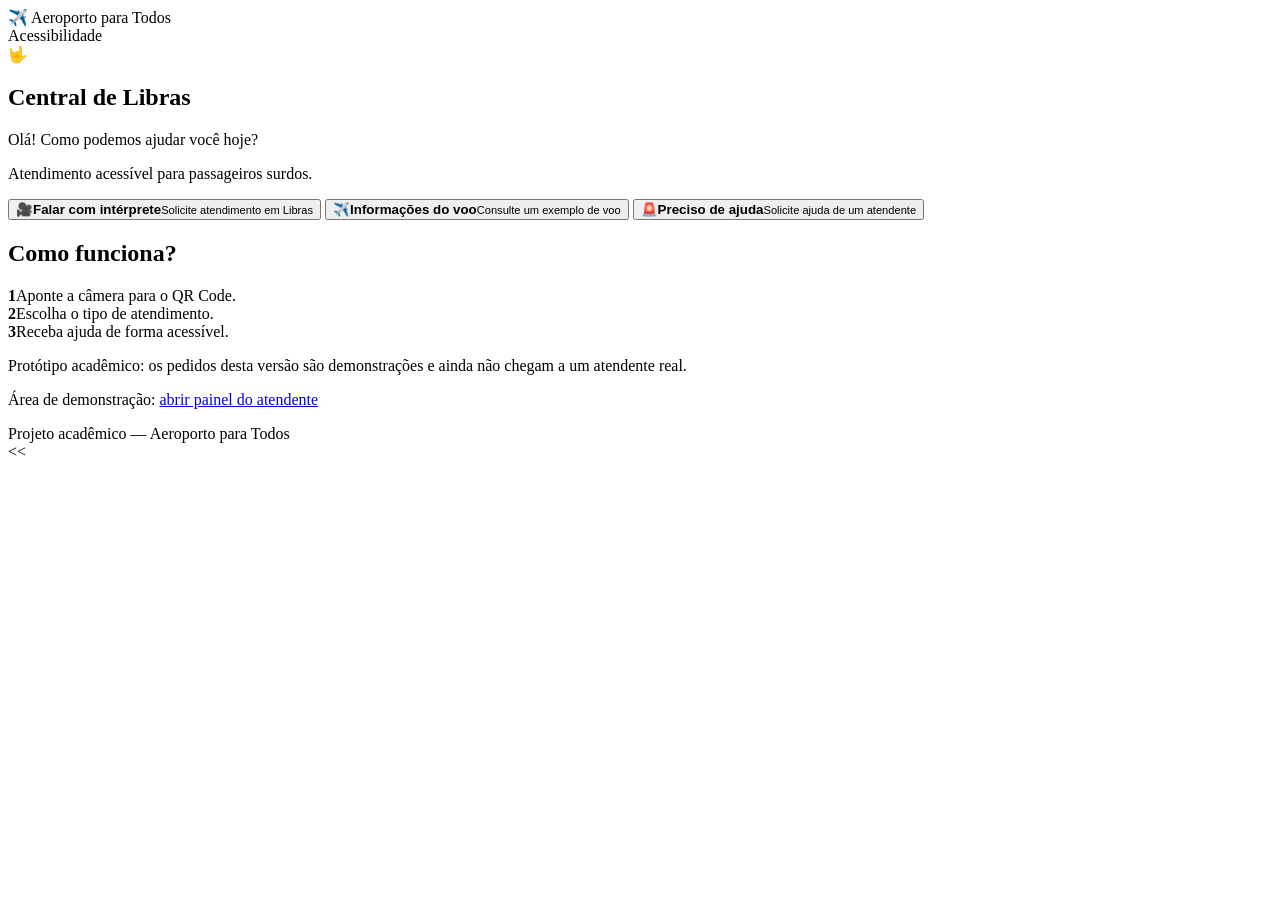
==== index.html @ b84f354f "Add files via upload" ====
<!DOCTYPE html>
<html lang="pt-BR">
<head>
<meta charset="UTF-8"><meta name="viewport" content="width=device-width, initial-scale=1.0">
<title>Aeroporto para Todos | Central de Libras</title><link rel="stylesheet" href="estilo.css">
</head>
<body>
<header class="topo"><div class="marca">✈️ Aeroporto para Todos</div><span class="selo">Acessibilidade</span></header>
<main class="container">
<section class="hero"><div class="icone">🤟</div><h1>Central de Libras</h1><p>Olá! Como podemos ajudar você hoje?</p><p class="subtitulo">Atendimento acessível para passageiros surdos.</p></section>
<section class="botoes">
<button class="card destaque" onclick="abrirAtendimento()"><span class="emoji">🎥</span><span><strong>Falar com intérprete</strong><small>Solicite atendimento em Libras</small></span></button>
<button class="card" onclick="mostrarVoo()"><span class="emoji">✈️</span><span><strong>Informações do voo</strong><small>Consulte um exemplo de voo</small></span></button>
<button class="card emergencia" onclick="abrirAjuda()"><span class="emoji">🚨</span><span><strong>Preciso de ajuda</strong><small>Solicite ajuda de um atendente</small></span></button>
</section>
<section id="mensagem" class="mensagem escondido" aria-live="polite"></section>
<section class="info"><h2>Como funciona?</h2><div class="passos"><div><b>1</b><span>Aponte a câmera para o QR Code.</span></div><div><b>2</b><span>Escolha o tipo de atendimento.</span></div><div><b>3</b><span>Receba ajuda de forma acessível.</span></div></div><p class="aviso">Protótipo acadêmico: os pedidos desta versão são demonstrações e ainda não chegam a um atendente real.</p></section>
<p class="atalho">Área de demonstração: <a href="atendente.html">abrir painel do atendente</a></p>
</main><footer>Projeto acadêmico — Aeroporto para Todos</footer><<<script type="module" src="script.js"></script>
</body></html>
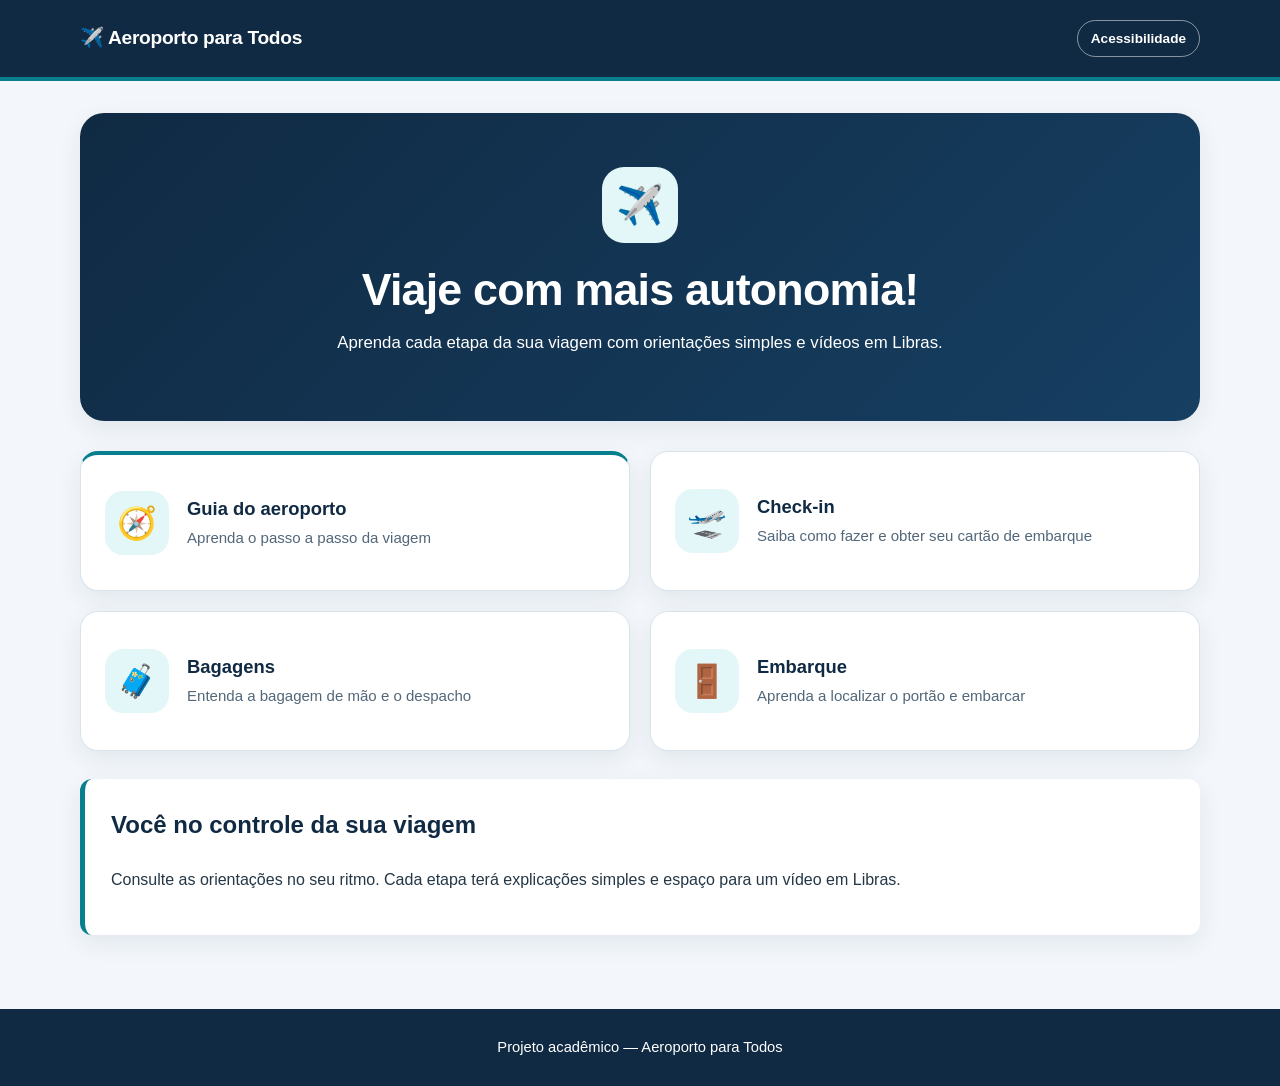
==== commit 8844e82d: "Add files via upload" ====
--- a/index.html
+++ b/index.html
@@ -1,20 +1,70 @@
+
 <!DOCTYPE html>
 <html lang="pt-BR">
 <head>
-<meta charset="UTF-8"><meta name="viewport" content="width=device-width, initial-scale=1.0">
-<title>Aeroporto para Todos | Central de Libras</title><link rel="stylesheet" href="estilo.css">
+  <meta charset="UTF-8">
+  <meta name="viewport" content="width=device-width, initial-scale=1.0">
+  <title>Aeroporto para Todos</title>
+  <link rel="stylesheet" href="estilo.css">
 </head>
 <body>
-<header class="topo"><div class="marca">✈️ Aeroporto para Todos</div><span class="selo">Acessibilidade</span></header>
-<main class="container">
-<section class="hero"><div class="icone">🤟</div><h1>Central de Libras</h1><p>Olá! Como podemos ajudar você hoje?</p><p class="subtitulo">Atendimento acessível para passageiros surdos.</p></section>
-<section class="botoes">
-<button class="card destaque" onclick="abrirAtendimento()"><span class="emoji">🎥</span><span><strong>Falar com intérprete</strong><small>Solicite atendimento em Libras</small></span></button>
-<button class="card" onclick="mostrarVoo()"><span class="emoji">✈️</span><span><strong>Informações do voo</strong><small>Consulte um exemplo de voo</small></span></button>
-<button class="card emergencia" onclick="abrirAjuda()"><span class="emoji">🚨</span><span><strong>Preciso de ajuda</strong><small>Solicite ajuda de um atendente</small></span></button>
-</section>
-<section id="mensagem" class="mensagem escondido" aria-live="polite"></section>
-<section class="info"><h2>Como funciona?</h2><div class="passos"><div><b>1</b><span>Aponte a câmera para o QR Code.</span></div><div><b>2</b><span>Escolha o tipo de atendimento.</span></div><div><b>3</b><span>Receba ajuda de forma acessível.</span></div></div><p class="aviso">Protótipo acadêmico: os pedidos desta versão são demonstrações e ainda não chegam a um atendente real.</p></section>
-<p class="atalho">Área de demonstração: <a href="atendente.html">abrir painel do atendente</a></p>
-</main><footer>Projeto acadêmico — Aeroporto para Todos</footer><<<script type="module" src="script.js"></script>
-</body></html>
+  <header class="topo">
+    <div class="marca">✈️ Aeroporto para Todos</div>
+    <span class="selo">Acessibilidade</span>
+  </header>
+
+  <main class="container">
+    <section class="hero">
+      <div class="icone">✈️</div>
+      <h1>Viaje com mais autonomia!</h1>
+      <p>Aprenda cada etapa da sua viagem com orientações simples e vídeos em Libras.</p>
+    </section>
+
+    <section class="botoes" aria-label="Opções de orientação">
+      <a class="card destaque" href="guia.html">
+        <span class="emoji">🧭</span>
+        <span>
+          <strong>Guia do aeroporto</strong>
+          <small>Aprenda o passo a passo da viagem</small>
+        </span>
+      </a>
+
+      <a class="card" href="checkin.html">
+        <span class="emoji">🛫</span>
+        <span>
+          <strong>Check-in</strong>
+          <small>Saiba como fazer e obter seu cartão de embarque</small>
+        </span>
+      </a>
+
+      <a class="card" href="bagagens.html">
+        <span class="emoji">🧳</span>
+        <span>
+          <strong>Bagagens</strong>
+          <small>Entenda a bagagem de mão e o despacho</small>
+        </span>
+      </a>
+
+      <a class="card" href="embarque.html">
+        <span class="emoji">🚪</span>
+        <span>
+          <strong>Embarque</strong>
+          <small>Aprenda a localizar o portão e embarcar</small>
+        </span>
+      </a>
+    </section>
+
+    <section class="info">
+      <h2>Você no controle da sua viagem</h2>
+      <p>
+        Consulte as orientações no seu ritmo. Cada etapa terá
+        explicações simples e espaço para um vídeo em Libras.
+      </p>
+    </section>
+  </main>
+
+  <footer>
+    Projeto acadêmico — Aeroporto para Todos
+  </footer>
+</body>
+</html>
--- a/estilo.css
+++ b/estilo.css
@@ -0,0 +1,412 @@
+
+/* =========================================
+   AEROPORTO PARA TODOS
+   Identidade visual e acessibilidade
+   ========================================= */
+
+:root {
+  --azul-marinho: #102a43;
+  --azul-profundo: #163f62;
+  --azul-turquesa: #087f8c;
+  --turquesa-claro: #e4f7f8;
+  --branco: #ffffff;
+  --fundo: #f3f7fb;
+  --texto: #243746;
+  --texto-suave: #526779;
+  --borda: #d8e3ec;
+  --alerta-fundo: #fff7e6;
+  --alerta-borda: #d99a21;
+  --sombra: 0 8px 24px rgba(16, 42, 67, 0.08);
+  --raio: 18px;
+}
+
+/* Base */
+
+* {
+  box-sizing: border-box;
+}
+
+html {
+  scroll-behavior: smooth;
+}
+
+body {
+  margin: 0;
+  font-family: Arial, Helvetica, sans-serif;
+  font-size: 16px;
+  line-height: 1.7;
+  color: var(--texto);
+  background: var(--fundo);
+}
+
+img,
+video {
+  max-width: 100%;
+}
+
+a {
+  color: var(--azul-turquesa);
+}
+
+a:hover {
+  text-decoration-thickness: 2px;
+}
+
+button,
+a {
+  -webkit-tap-highlight-color: transparent;
+}
+
+button,
+input,
+select,
+textarea {
+  font: inherit;
+}
+
+/* Foco visível para navegação por teclado */
+
+a:focus-visible,
+button:focus-visible,
+input:focus-visible,
+select:focus-visible,
+textarea:focus-visible {
+  outline: 3px solid #00a6b2;
+  outline-offset: 4px;
+}
+
+/* Cabeçalho */
+
+.topo {
+  display: flex;
+  align-items: center;
+  justify-content: space-between;
+  flex-wrap: wrap;
+  gap: 16px;
+  padding: 20px max(5%, calc((100% - 1120px) / 2));
+  color: var(--branco);
+  background: var(--azul-marinho);
+  border-bottom: 4px solid var(--azul-turquesa);
+}
+
+.marca {
+  font-size: 1.2rem;
+  font-weight: 800;
+  letter-spacing: -0.3px;
+}
+
+.selo {
+  display: inline-block;
+  padding: 6px 13px;
+  border: 1px solid rgba(255, 255, 255, 0.5);
+  border-radius: 999px;
+  font-size: 0.85rem;
+  font-weight: 700;
+}
+
+/* Área principal */
+
+.container {
+  width: min(1120px, 92%);
+  margin: 0 auto;
+  padding: 32px 0 48px;
+}
+
+/* Apresentação das páginas */
+
+.hero {
+  padding: clamp(26px, 5vw, 54px);
+  margin-bottom: 30px;
+  text-align: center;
+  color: var(--branco);
+  background: linear-gradient(
+    135deg,
+    var(--azul-marinho),
+    var(--azul-profundo)
+  );
+  border-radius: 24px;
+  box-shadow: var(--sombra);
+}
+
+.icone {
+  display: inline-flex;
+  align-items: center;
+  justify-content: center;
+  width: 76px;
+  height: 76px;
+  margin-bottom: 12px;
+  border-radius: 22px;
+  background: var(--turquesa-claro);
+  font-size: 2.4rem;
+}
+
+.hero h1 {
+  margin: 8px 0 12px;
+  font-size: clamp(1.8rem, 4vw, 2.8rem);
+  line-height: 1.2;
+  letter-spacing: -0.8px;
+}
+
+.hero p {
+  max-width: 720px;
+  margin: 10px auto;
+  font-size: 1.05rem;
+}
+
+.hero .subtitulo {
+  opacity: 0.9;
+  font-size: 0.98rem;
+}
+
+/* Cartões da página inicial */
+
+.botoes {
+  display: grid;
+  grid-template-columns: repeat(2, minmax(0, 1fr));
+  gap: 20px;
+  margin: 28px 0;
+}
+
+.card {
+  display: flex;
+  align-items: center;
+  gap: 18px;
+  min-height: 140px;
+  padding: 24px;
+  color: var(--azul-marinho);
+  text-align: left;
+  text-decoration: none;
+  background: var(--branco);
+  border: 1px solid var(--borda);
+  border-radius: var(--raio);
+  box-shadow: var(--sombra);
+  transition: transform 160ms ease, box-shadow 160ms ease,
+    border-color 160ms ease;
+}
+
+.card:hover {
+  transform: translateY(-3px);
+  border-color: var(--azul-turquesa);
+  box-shadow: 0 12px 28px rgba(16, 42, 67, 0.13);
+}
+
+.card:active {
+  transform: translateY(0);
+}
+
+.card .emoji {
+  display: flex;
+  flex-shrink: 0;
+  align-items: center;
+  justify-content: center;
+  width: 64px;
+  height: 64px;
+  border-radius: 18px;
+  background: var(--turquesa-claro);
+  font-size: 2rem;
+}
+
+.card strong,
+.card small {
+  display: block;
+}
+
+.card strong {
+  margin-bottom: 5px;
+  font-size: 1.15rem;
+  line-height: 1.35;
+}
+
+.card small {
+  color: var(--texto-suave);
+  font-size: 0.94rem;
+  line-height: 1.5;
+}
+
+.card.destaque {
+  border-top: 4px solid var(--azul-turquesa);
+}
+
+/* Seções de conteúdo das páginas internas */
+
+.container .etapa {
+  padding: 26px;
+  margin: 22px 0;
+  background: var(--branco);
+  border: 1px solid var(--borda);
+  border-radius: var(--raio);
+  box-shadow: var(--sombra);
+}
+
+.etapa h2 {
+  margin-top: 0;
+  color: var(--azul-marinho);
+  font-size: 1.35rem;
+  line-height: 1.4;
+}
+
+.etapa p,
+.etapa li {
+  line-height: 1.8;
+}
+
+.etapa li {
+  padding-left: 4px;
+  margin-bottom: 8px;
+}
+
+.etapa ul {
+  padding-left: 24px;
+}
+
+.container .video-libras {
+  margin-top: 22px;
+  padding: 20px;
+  color: var(--azul-marinho);
+  background: var(--turquesa-claro);
+  border: 1px dashed var(--azul-turquesa);
+  border-radius: 14px;
+}
+
+.video-libras strong {
+  display: block;
+  margin-bottom: 6px;
+  font-size: 1.05rem;
+}
+
+.video-libras p {
+  margin: 6px 0;
+}
+
+/* Blocos informativos */
+
+.container .info {
+  padding: 26px;
+  margin: 26px 0;
+  background: var(--branco);
+  border-left: 5px solid var(--azul-turquesa);
+  border-radius: 12px;
+  box-shadow: var(--sombra);
+}
+
+.info h2 {
+  margin-top: 0;
+  color: var(--azul-marinho);
+}
+
+.container .aviso {
+  padding: 16px;
+  color: #593d0a;
+  background: var(--alerta-fundo);
+  border-left: 5px solid var(--alerta-borda);
+  border-radius: 8px;
+}
+
+/* Botões e links de navegação */
+
+.container a.voltar {
+  display: inline-flex;
+  align-items: center;
+  justify-content: center;
+  min-height: 46px;
+  padding: 11px 18px;
+  margin: 10px 8px 8px 0;
+  color: var(--branco);
+  font-weight: 700;
+  text-align: center;
+  text-decoration: none;
+  background: var(--azul-profundo);
+  border: 2px solid var(--azul-profundo);
+  border-radius: 10px;
+  transition: background 160ms ease, transform 160ms ease;
+}
+
+.container a.voltar:hover {
+  color: var(--branco);
+  background: var(--azul-turquesa);
+  border-color: var(--azul-turquesa);
+  transform: translateY(-1px);
+}
+
+button {
+  cursor: pointer;
+}
+
+/* Rodapé */
+
+footer {
+  padding: 26px 5%;
+  color: var(--branco);
+  text-align: center;
+  background: var(--azul-marinho);
+  font-size: 0.92rem;
+}
+
+/* Layout para celulares e telas menores */
+
+@media (max-width: 700px) {
+  .topo {
+    padding: 18px 5%;
+  }
+
+  .marca {
+    font-size: 1.05rem;
+  }
+
+  .container {
+    width: 92%;
+    padding-top: 22px;
+  }
+
+  .hero {
+    padding: 28px 20px;
+    border-radius: 18px;
+  }
+
+  .hero h1 {
+    font-size: 1.8rem;
+  }
+
+  .botoes {
+    grid-template-columns: 1fr;
+    gap: 14px;
+  }
+
+  .card {
+    min-height: 116px;
+    padding: 18px;
+    gap: 14px;
+  }
+
+  .card .emoji {
+    width: 54px;
+    height: 54px;
+    font-size: 1.7rem;
+  }
+
+  .container .etapa,
+  .container .info {
+    padding: 20px;
+  }
+
+  .container a.voltar {
+    width: 100%;
+    margin: 8px 0;
+  }
+}
+
+/* Respeita a preferência por menos animações */
+
+@media (prefers-reduced-motion: reduce) {
+  html {
+    scroll-behavior: auto;
+  }
+
+  *,
+  *::before,
+  *::after {
+    transition-duration: 0.01ms !important;
+    animation-duration: 0.01ms !important;
+    animation-iteration-count: 1 !important;
+  }
+}
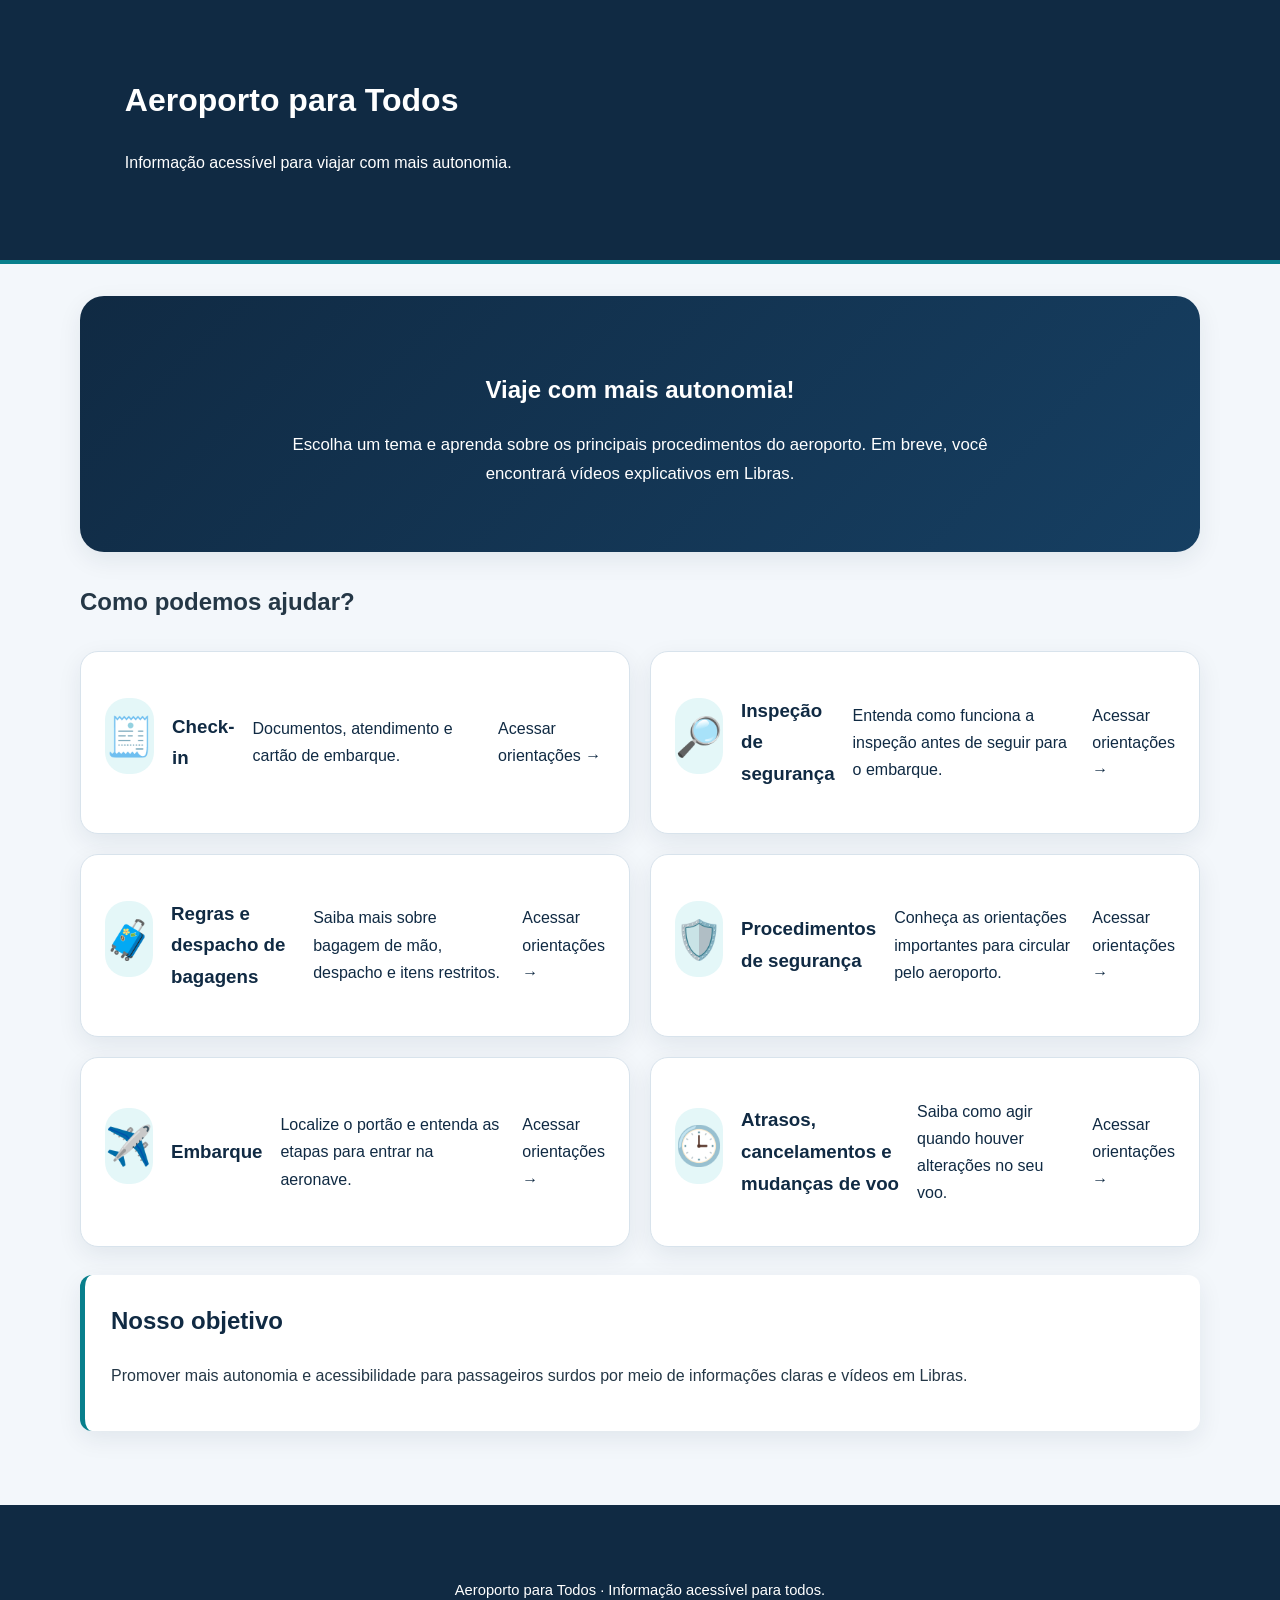
==== commit 007ccba1: "Add files via upload" ====
--- a/index.html
+++ b/index.html
@@ -4,67 +4,92 @@
 <head>
   <meta charset="UTF-8">
   <meta name="viewport" content="width=device-width, initial-scale=1.0">
+  <meta name="description" content="Orientações acessíveis em Libras para passageiros surdos viajarem com mais autonomia e segurança.">
   <title>Aeroporto para Todos</title>
   <link rel="stylesheet" href="estilo.css">
 </head>
 <body>
+
   <header class="topo">
-    <div class="marca">✈️ Aeroporto para Todos</div>
-    <span class="selo">Acessibilidade</span>
+    <div class="container">
+      <h1>Aeroporto para Todos</h1>
+      <p>Informação acessível para viajar com mais autonomia.</p>
+    </div>
   </header>
 
   <main class="container">
     <section class="hero">
-      <div class="icone">✈️</div>
-      <h1>Viaje com mais autonomia!</h1>
-      <p>Aprenda cada etapa da sua viagem com orientações simples e vídeos em Libras.</p>
+      <h2>Viaje com mais autonomia!</h2>
+      <p>
+        Escolha um tema e aprenda sobre os principais procedimentos
+        do aeroporto. Em breve, você encontrará vídeos explicativos em Libras.
+      </p>
     </section>
 
-    <section class="botoes" aria-label="Opções de orientação">
-      <a class="card destaque" href="guia.html">
-        <span class="emoji">🧭</span>
-        <span>
-          <strong>Guia do aeroporto</strong>
-          <small>Aprenda o passo a passo da viagem</small>
-        </span>
-      </a>
+    <section class="temas">
+      <h2 class="titulo-secao">Como podemos ajudar?</h2>
 
-      <a class="card" href="checkin.html">
-        <span class="emoji">🛫</span>
-        <span>
-          <strong>Check-in</strong>
-          <small>Saiba como fazer e obter seu cartão de embarque</small>
-        </span>
-      </a>
+      <div class="botoes">
 
-      <a class="card" href="bagagens.html">
-        <span class="emoji">🧳</span>
-        <span>
-          <strong>Bagagens</strong>
-          <small>Entenda a bagagem de mão e o despacho</small>
-        </span>
-      </a>
+        <a class="card" href="checkin.html">
+          <span class="icone" aria-hidden="true">🧾</span>
+          <h3>Check-in</h3>
+          <p>Documentos, atendimento e cartão de embarque.</p>
+          <span class="link-card">Acessar orientações →</span>
+        </a>
 
-      <a class="card" href="embarque.html">
-        <span class="emoji">🚪</span>
-        <span>
-          <strong>Embarque</strong>
-          <small>Aprenda a localizar o portão e embarcar</small>
-        </span>
-      </a>
+        <a class="card" href="inspecao.html">
+          <span class="icone" aria-hidden="true">🔎</span>
+          <h3>Inspeção de segurança</h3>
+          <p>Entenda como funciona a inspeção antes de seguir para o embarque.</p>
+          <span class="link-card">Acessar orientações →</span>
+        </a>
+
+        <a class="card" href="bagagens.html">
+          <span class="icone" aria-hidden="true">🧳</span>
+          <h3>Regras e despacho de bagagens</h3>
+          <p>Saiba mais sobre bagagem de mão, despacho e itens restritos.</p>
+          <span class="link-card">Acessar orientações →</span>
+        </a>
+
+        <a class="card" href="seguranca.html">
+          <span class="icone" aria-hidden="true">🛡️</span>
+          <h3>Procedimentos de segurança</h3>
+          <p>Conheça as orientações importantes para circular pelo aeroporto.</p>
+          <span class="link-card">Acessar orientações →</span>
+        </a>
+
+        <a class="card" href="embarque.html">
+          <span class="icone" aria-hidden="true">✈️</span>
+          <h3>Embarque</h3>
+          <p>Localize o portão e entenda as etapas para entrar na aeronave.</p>
+          <span class="link-card">Acessar orientações →</span>
+        </a>
+
+        <a class="card" href="alteracoes-voo.html">
+          <span class="icone" aria-hidden="true">🕒</span>
+          <h3>Atrasos, cancelamentos e mudanças de voo</h3>
+          <p>Saiba como agir quando houver alterações no seu voo.</p>
+          <span class="link-card">Acessar orientações →</span>
+        </a>
+
+      </div>
     </section>
 
     <section class="info">
-      <h2>Você no controle da sua viagem</h2>
+      <h2>Nosso objetivo</h2>
       <p>
-        Consulte as orientações no seu ritmo. Cada etapa terá
-        explicações simples e espaço para um vídeo em Libras.
+        Promover mais autonomia e acessibilidade para passageiros surdos
+        por meio de informações claras e vídeos em Libras.
       </p>
     </section>
   </main>
 
   <footer>
-    Projeto acadêmico — Aeroporto para Todos
+    <div class="container">
+      <p>Aeroporto para Todos · Informação acessível para todos.</p>
+    </div>
   </footer>
+
 </body>
 </html>
